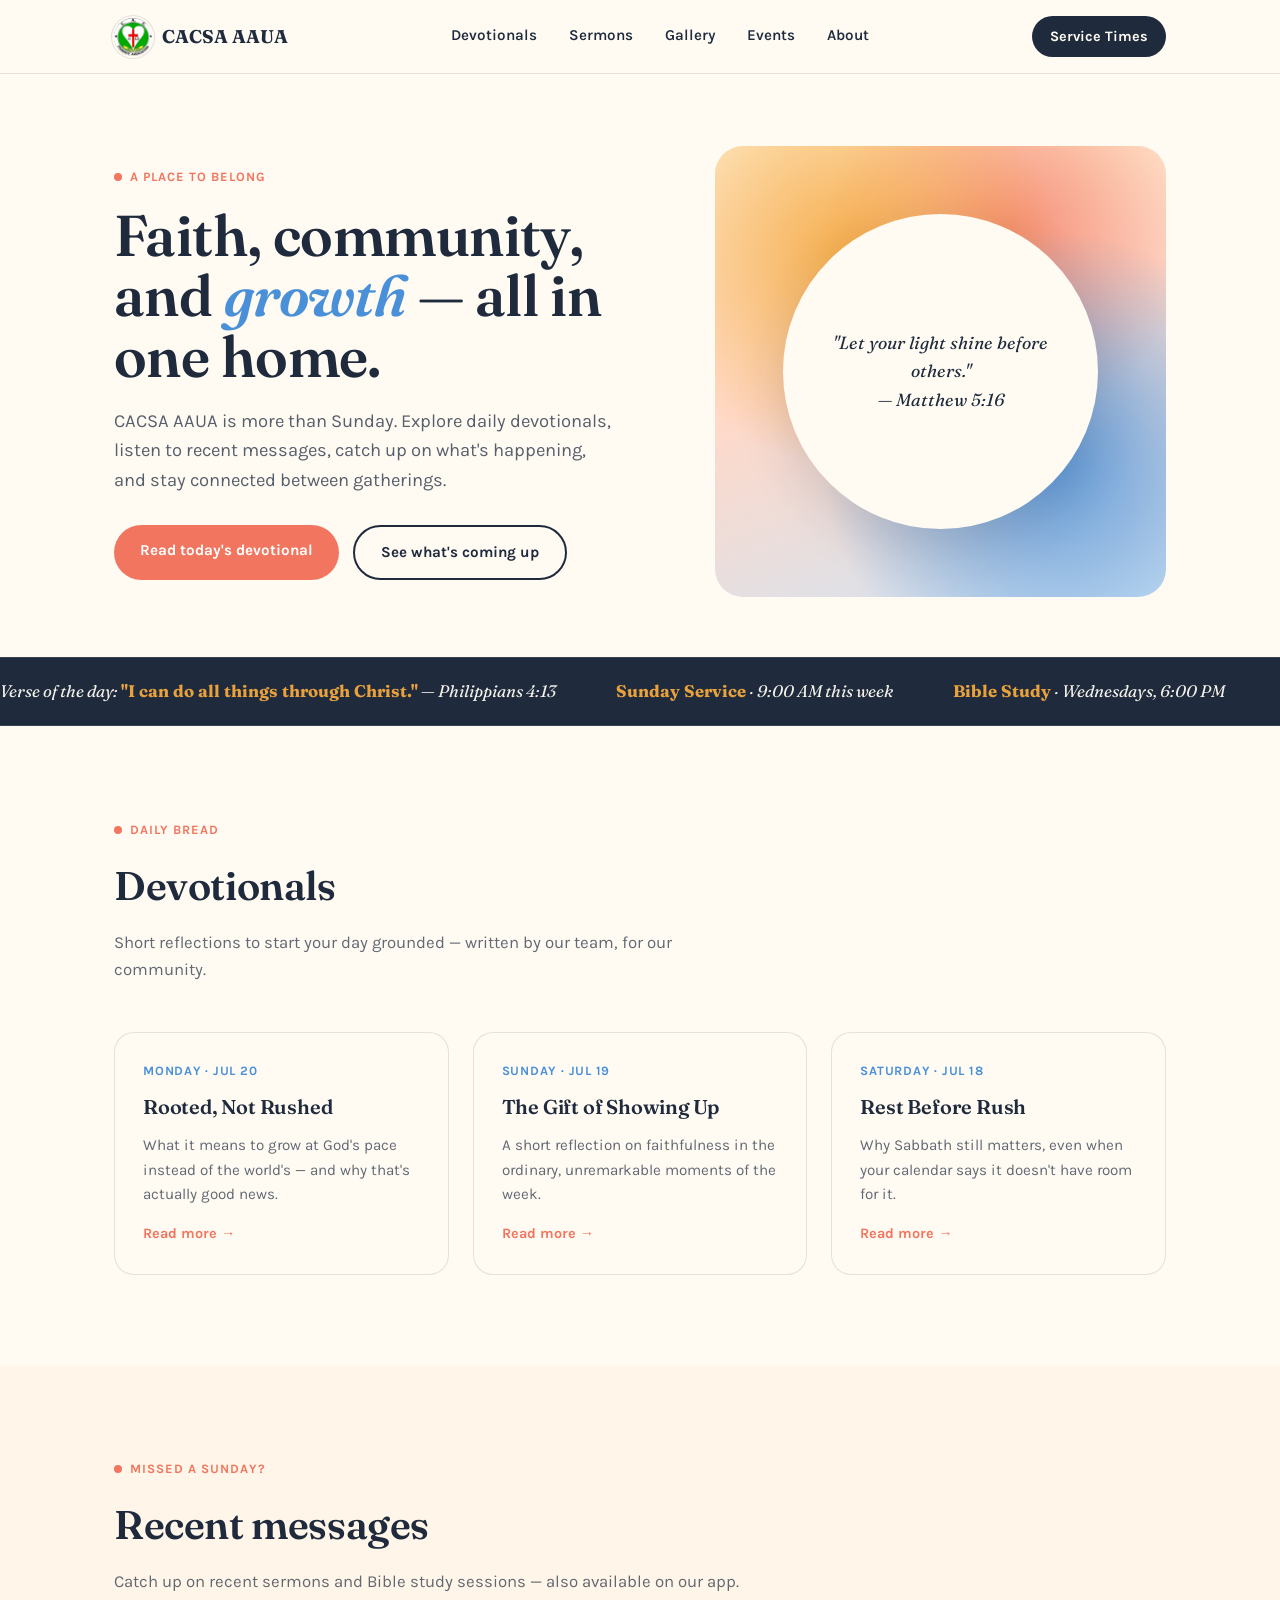
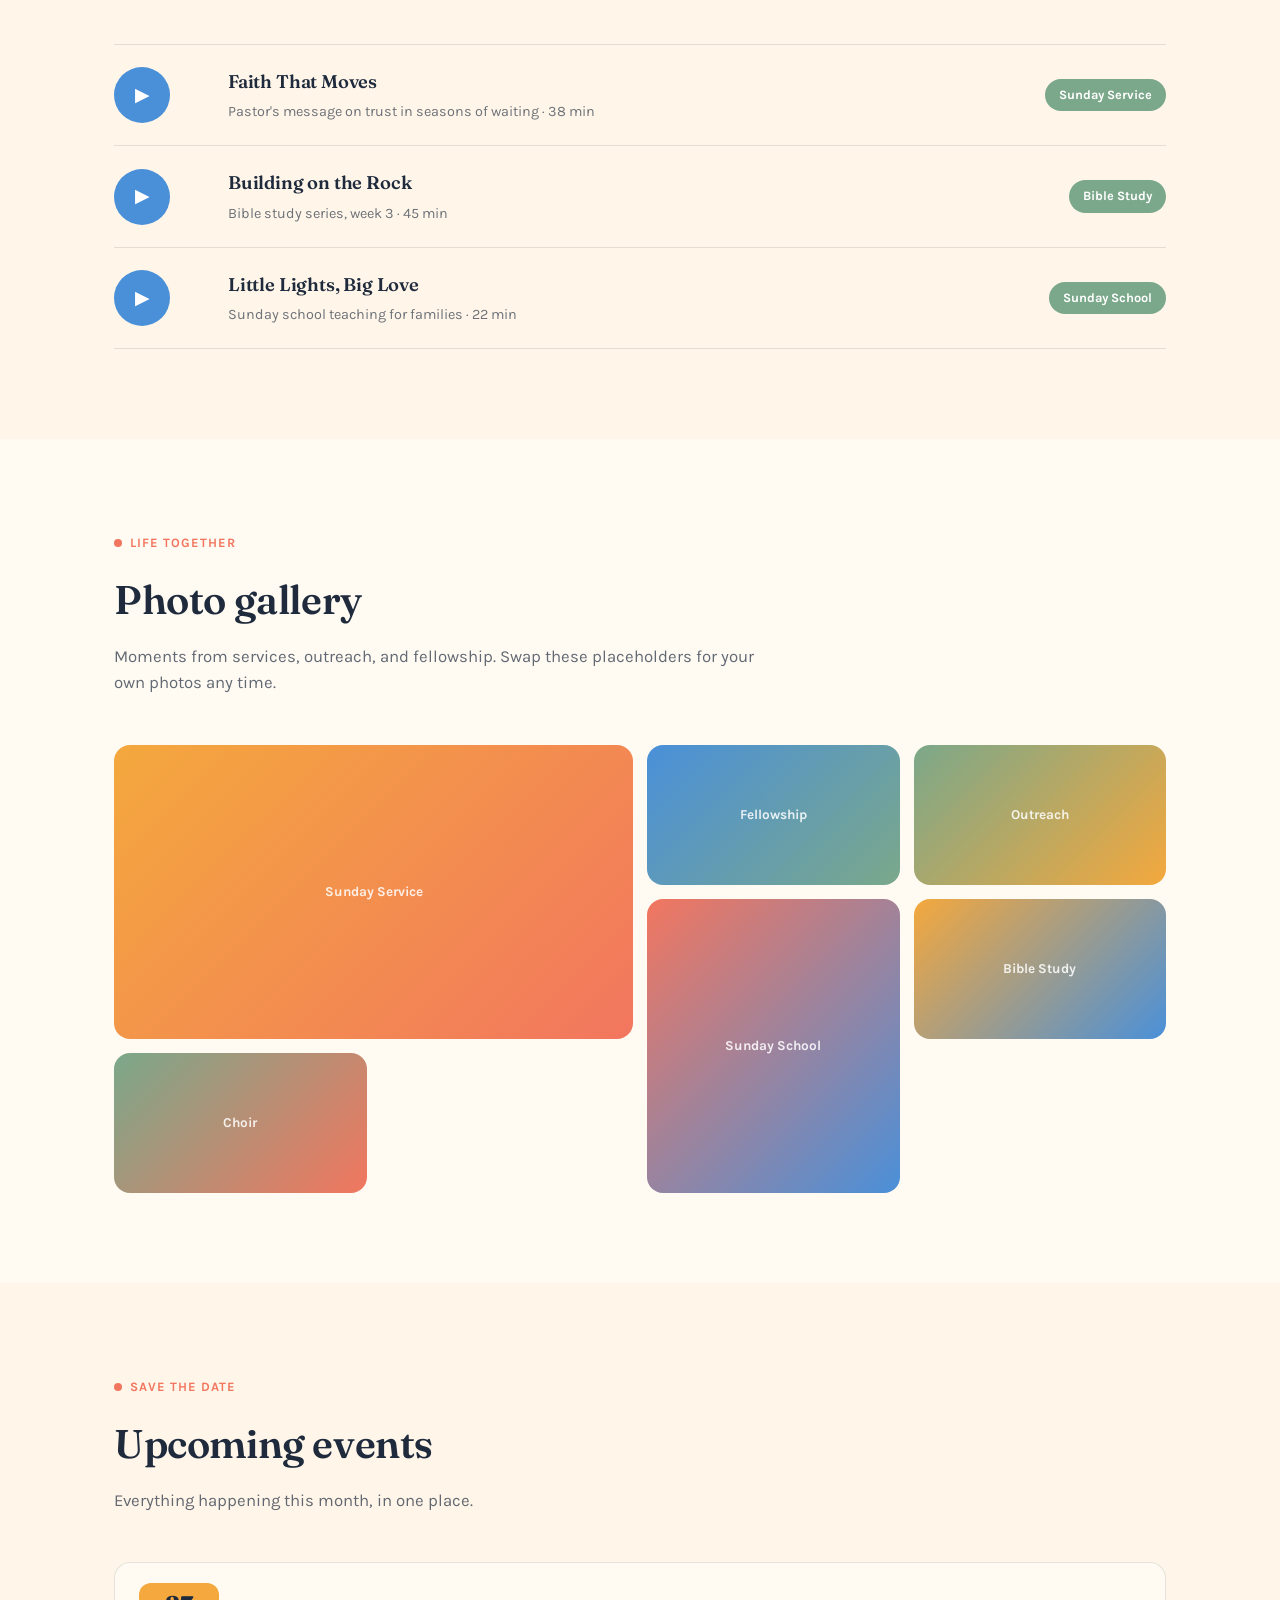
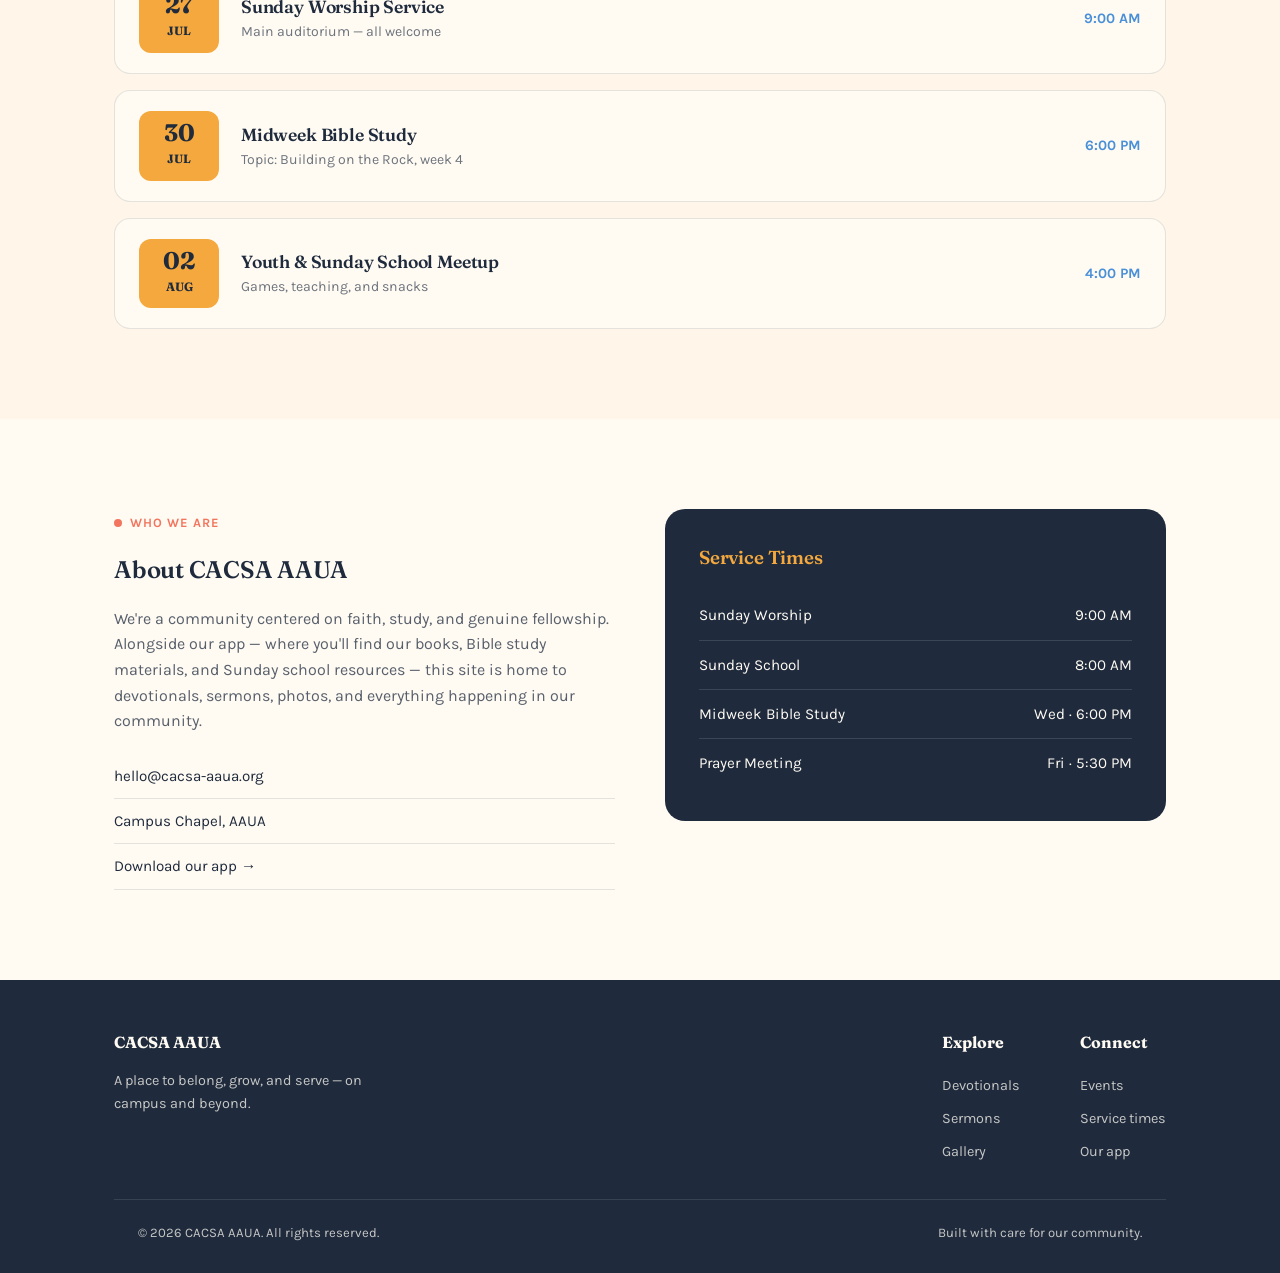
==== index.html @ ac63e555 "Add files via upload" ====
<!DOCTYPE html>
<html lang="en">
<head>
<meta charset="UTF-8">
<meta name="viewport" content="width=device-width, initial-scale=1.0">
<title>CACSA AAUA — Home</title>
<link rel="icon" type="image/png" href="logo.png">
<link rel="preconnect" href="https://fonts.googleapis.com">
<link href="https://fonts.googleapis.com/css2?family=Fraunces:ital,opsz,wght@0,9..144,400;0,9..144,600;0,9..144,700;1,9..144,500&family=Karla:wght@400;500;600;700;800&display=swap" rel="stylesheet">
<style>
  :root{
    --gold:#F4A83D;
    --sky:#4A90D9;
    --coral:#F2765F;
    --ivory:#FFFBF3;
    --navy:#1F2B3D;
    --sage:#7BA88A;
    --paper:#FFF6E9;
    --line: rgba(31,43,61,0.12);
  }
  *{box-sizing:border-box; margin:0; padding:0;}
  html{scroll-behavior:smooth;}
  body{
    background:var(--ivory);
    color:var(--navy);
    font-family:'Karla', sans-serif;
    line-height:1.6;
  }
  h1,h2,h3, .display{
    font-family:'Fraunces', serif;
    font-weight:600;
    letter-spacing:-0.01em;
  }
  a{color:inherit; text-decoration:none;}
  img{max-width:100%; display:block;}
  .wrap{max-width:1100px; margin:0 auto; padding:0 24px;}

  /* Focus visibility */
  a:focus-visible, button:focus-visible{
    outline:3px solid var(--sky);
    outline-offset:3px;
  }

  @media (prefers-reduced-motion: reduce){
    *{animation-duration:0.01ms !important; transition-duration:0.01ms !important;}
  }

  /* NAV */
  header.site{
    position:sticky; top:0; z-index:50;
    background:rgba(255,251,243,0.92);
    backdrop-filter:blur(8px);
    border-bottom:1px solid var(--line);
  }
  nav{
    display:flex; align-items:center; justify-content:space-between;
    padding:16px 24px; max-width:1100px; margin:0 auto;
  }
  .brand{
    display:flex; align-items:center; gap:10px;
    font-family:'Fraunces', serif; font-weight:700; font-size:1.15rem;
  }
  .brand-mark{
    width:38px; height:38px; border-radius:50%;
    object-fit:cover;
    flex-shrink:0;
    box-shadow:0 0 0 2px var(--ivory), 0 0 0 3px var(--line);
  }
  .navlinks{display:flex; gap:28px; font-weight:600; font-size:0.95rem;}
  .navlinks a{padding:6px 2px; border-bottom:2px solid transparent; transition:border-color .2s;}
  .navlinks a:hover{border-color:var(--coral);}
  .nav-cta{
    background:var(--navy); color:var(--ivory); padding:9px 18px;
    border-radius:100px; font-weight:700; font-size:0.9rem;
  }
  .menu-toggle{display:none; background:none; border:none; font-size:1.6rem; cursor:pointer; color:var(--navy);}

  @media (max-width:820px){
    .navlinks{
      position:absolute; top:100%; left:0; right:0;
      background:var(--ivory); flex-direction:column; gap:0;
      border-bottom:1px solid var(--line);
      max-height:0; overflow:hidden; transition:max-height .3s ease;
    }
    .navlinks.open{max-height:400px;}
    .navlinks a{padding:14px 24px; border-bottom:1px solid var(--line); width:100%;}
    .menu-toggle{display:block;}
    .nav-cta{display:none;}
  }

  /* HERO */
  .hero{
    padding:72px 24px 60px;
    position:relative;
    overflow:hidden;
  }
  .hero-inner{
    max-width:1100px; margin:0 auto;
    display:grid; grid-template-columns:1.1fr 0.9fr; gap:50px; align-items:center;
  }
  .eyebrow{
    display:inline-flex; align-items:center; gap:8px;
    font-weight:700; font-size:0.8rem; letter-spacing:0.08em; text-transform:uppercase;
    color:var(--coral); margin-bottom:18px;
  }
  .eyebrow::before{content:''; width:8px; height:8px; border-radius:50%; background:var(--coral);}
  .hero h1{
    font-size:clamp(2.4rem, 5vw, 3.6rem);
    line-height:1.05;
    margin-bottom:20px;
  }
  .hero h1 em{font-style:italic; color:var(--sky);}
  .hero p.lede{font-size:1.15rem; color:rgba(31,43,61,0.75); max-width:46ch; margin-bottom:30px;}
  .hero-ctas{display:flex; gap:14px; flex-wrap:wrap;}
  .btn{
    display:inline-block; padding:13px 26px; border-radius:100px;
    font-weight:700; font-size:0.95rem; transition:transform .15s ease, box-shadow .15s ease;
  }
  .btn-primary{background:var(--coral); color:#fff;}
  .btn-primary:hover{transform:translateY(-2px); box-shadow:0 10px 24px rgba(242,118,95,0.35);}
  .btn-ghost{border:2px solid var(--navy); color:var(--navy);}
  .btn-ghost:hover{background:var(--navy); color:var(--ivory);}

  .hero-art{
    aspect-ratio:1/1; border-radius:28px;
    background:
      radial-gradient(circle at 30% 25%, rgba(244,168,61,0.9), transparent 45%),
      radial-gradient(circle at 75% 70%, rgba(74,144,217,0.85), transparent 50%),
      radial-gradient(circle at 65% 20%, rgba(242,118,95,0.8), transparent 40%),
      linear-gradient(160deg, #FFE8C2, #FFD9C9 45%, #CFE4F5);
    position:relative;
    display:flex; align-items:center; justify-content:center;
  }
  .hero-art .sunburst{
    width:70%; height:70%; border-radius:50%;
    background:var(--ivory);
    display:flex; align-items:center; justify-content:center;
    text-align:center; padding:20px;
    box-shadow:0 20px 50px rgba(31,43,61,0.15);
  }
  .hero-art .sunburst span{
    font-family:'Fraunces', serif; font-style:italic; font-size:1.1rem; color:var(--navy);
  }

  /* BULLETIN STRIP — signature element */
  .bulletin{
    background:var(--navy);
    color:var(--ivory);
    padding:20px 0;
    overflow:hidden;
    position:relative;
    border-top:1px solid rgba(255,255,255,0.1);
    border-bottom:1px solid rgba(255,255,255,0.1);
  }
  .bulletin-track{
    display:flex; gap:60px; white-space:nowrap;
    animation:scroll 28s linear infinite;
    width:max-content;
  }
  @media (prefers-reduced-motion: reduce){ .bulletin-track{animation:none;} }
  @keyframes scroll{
    from{transform:translateX(0);}
    to{transform:translateX(-50%);}
  }
  .bulletin-item{font-family:'Fraunces', serif; font-style:italic; font-size:1.05rem; opacity:0.95;}
  .bulletin-item b{font-style:normal; color:var(--gold); font-weight:700;}

  /* SECTIONS */
  section{padding:90px 0;}
  .section-head{max-width:640px; margin-bottom:48px;}
  .section-head .eyebrow{margin-bottom:14px;}
  .section-head h2{font-size:clamp(1.8rem, 3.4vw, 2.5rem);}
  .section-head p{color:rgba(31,43,61,0.7); margin-top:12px; font-size:1.05rem;}

  .alt{background:var(--paper);}

  /* Devotionals */
  .card-grid{display:grid; grid-template-columns:repeat(3,1fr); gap:24px;}
  .devo-card{
    background:var(--ivory); border-radius:20px; padding:28px;
    border:1px solid var(--line);
    transition:transform .2s ease, box-shadow .2s ease;
  }
  .devo-card:hover{transform:translateY(-4px); box-shadow:0 16px 32px rgba(31,43,61,0.08);}
  .devo-date{font-size:0.8rem; font-weight:700; text-transform:uppercase; letter-spacing:0.06em; color:var(--sky); margin-bottom:10px;}
  .devo-card h3{font-size:1.25rem; margin-bottom:10px;}
  .devo-card p{color:rgba(31,43,61,0.7); font-size:0.95rem;}
  .devo-card .read{display:inline-block; margin-top:16px; font-weight:700; font-size:0.9rem; color:var(--coral);}

  /* Sermons */
  .sermon-list{display:flex; flex-direction:column; border-top:1px solid var(--line);}
  .sermon-row{
    display:grid; grid-template-columns:90px 1fr auto; gap:24px; align-items:center;
    padding:22px 0; border-bottom:1px solid var(--line);
  }
  .sermon-play{
    width:56px; height:56px; border-radius:50%; background:var(--sky); color:#fff;
    display:flex; align-items:center; justify-content:center; font-size:1.2rem;
    flex-shrink:0;
  }
  .sermon-row h3{font-size:1.15rem; margin-bottom:4px;}
  .sermon-row p{font-size:0.9rem; color:rgba(31,43,61,0.65);}
  .sermon-tag{
    font-size:0.8rem; font-weight:700; padding:6px 14px; border-radius:100px;
    background:var(--sage); color:#fff; white-space:nowrap;
  }

  /* Gallery */
  .gallery-grid{
    display:grid; grid-template-columns:repeat(4, 1fr); grid-auto-rows:140px; gap:14px;
  }
  .gallery-grid div:nth-child(1){grid-column:span 2; grid-row:span 2;}
  .gallery-grid div:nth-child(4){grid-row:span 2;}
  .gallery-grid div{
    border-radius:16px;
    display:flex; align-items:center; justify-content:center;
    color:rgba(255,255,255,0.85); font-weight:700; font-size:0.85rem; text-align:center; padding:10px;
  }
  .g1{background:linear-gradient(135deg,#F4A83D,#F2765F);}
  .g2{background:linear-gradient(135deg,#4A90D9,#7BA88A);}
  .g3{background:linear-gradient(135deg,#7BA88A,#F4A83D);}
  .g4{background:linear-gradient(135deg,#F2765F,#4A90D9);}
  .g5{background:linear-gradient(135deg,#F4A83D,#4A90D9);}
  .g6{background:linear-gradient(135deg,#7BA88A,#F2765F);}

  /* Events */
  .events{display:flex; flex-direction:column; gap:16px;}
  .event-row{
    display:grid; grid-template-columns:80px 1fr auto; gap:22px; align-items:center;
    background:var(--ivory); border:1px solid var(--line); border-radius:16px; padding:20px 24px;
  }
  .event-date{
    text-align:center; font-family:'Fraunces', serif;
    background:var(--gold); color:var(--navy); border-radius:12px; padding:10px 0;
  }
  .event-date .num{font-size:1.5rem; font-weight:700; display:block; line-height:1;}
  .event-date .mon{font-size:0.75rem; text-transform:uppercase; font-weight:700;}
  .event-row h3{font-size:1.1rem;}
  .event-row p{font-size:0.88rem; color:rgba(31,43,61,0.65);}
  .event-time{font-weight:700; font-size:0.9rem; color:var(--sky); white-space:nowrap;}

  /* About / service times / contact */
  .about-grid{display:grid; grid-template-columns:1fr 1fr; gap:50px; align-items:start;}
  .times-card{
    background:var(--navy); color:var(--ivory); border-radius:20px; padding:34px;
  }
  .times-card h3{margin-bottom:18px; color:var(--gold);}
  .time-row{display:flex; justify-content:space-between; padding:12px 0; border-bottom:1px solid rgba(255,255,255,0.12); font-size:0.95rem;}
  .time-row:last-child{border-bottom:none;}
  .contact-list{margin-top:20px;}
  .contact-list a, .contact-list p{display:block; padding:10px 0; border-bottom:1px solid var(--line); font-size:0.95rem;}

  /* Footer */
  footer{background:var(--navy); color:rgba(255,251,243,0.75); padding:50px 0 30px;}
  .footer-inner{display:flex; justify-content:space-between; flex-wrap:wrap; gap:30px; padding-bottom:30px; border-bottom:1px solid rgba(255,255,255,0.1);}
  footer h4{color:var(--ivory); font-family:'Fraunces',serif; margin-bottom:14px;}
  footer .cols{display:flex; gap:60px; flex-wrap:wrap;}
  footer a{display:block; padding:5px 0; font-size:0.9rem;}
  footer a:hover{color:var(--gold);}
  .footer-bottom{padding-top:22px; font-size:0.82rem; display:flex; justify-content:space-between; flex-wrap:wrap; gap:10px;}

  @media (max-width:820px){
    .hero-inner{grid-template-columns:1fr;}
    .hero-art{order:-1; max-width:340px; margin:0 auto;}
    .card-grid{grid-template-columns:1fr;}
    .about-grid{grid-template-columns:1fr;}
    .gallery-grid{grid-template-columns:repeat(2,1fr);}
    .sermon-row{grid-template-columns:56px 1fr; }
    .sermon-tag{grid-column:2; width:fit-content;}
  }
</style>
</head>
<body>

<header class="site">
  <nav>
    <div class="brand"><img src="logo.png" alt="CACSA AAUA logo" class="brand-mark"> CACSA AAUA</div>
    <button class="menu-toggle" id="menuToggle" aria-label="Toggle menu" aria-expanded="false">☰</button>
    <div class="navlinks" id="navLinks">
      <a href="#devotionals">Devotionals</a>
      <a href="#sermons">Sermons</a>
      <a href="#gallery">Gallery</a>
      <a href="#events">Events</a>
      <a href="#about">About</a>
    </div>
    <a href="#about" class="nav-cta">Service Times</a>
  </nav>
</header>

<section class="hero">
  <div class="wrap hero-inner">
    <div>
      <div class="eyebrow">A place to belong</div>
      <h1>Faith, community, and <em>growth</em> — all in one home.</h1>
      <p class="lede">CACSA AAUA is more than Sunday. Explore daily devotionals, listen to recent messages, catch up on what's happening, and stay connected between gatherings.</p>
      <div class="hero-ctas">
        <a href="#devotionals" class="btn btn-primary">Read today's devotional</a>
        <a href="#events" class="btn btn-ghost">See what's coming up</a>
      </div>
    </div>
    <div class="hero-art">
      <div class="sunburst">
        <span>"Let your light shine before others."<br>— Matthew 5:16</span>
      </div>
    </div>
  </div>
</section>

<div class="bulletin">
  <div class="bulletin-track" id="bulletinTrack">
    <!-- duplicated via JS for seamless loop -->
  </div>
</div>

<section id="devotionals">
  <div class="wrap">
    <div class="section-head">
      <div class="eyebrow">Daily bread</div>
      <h2>Devotionals</h2>
      <p>Short reflections to start your day grounded — written by our team, for our community.</p>
    </div>
    <div class="card-grid" id="devotionalsGrid"></div>
  </div>
</section>

<section id="sermons" class="alt">
  <div class="wrap">
    <div class="section-head">
      <div class="eyebrow">Missed a Sunday?</div>
      <h2>Recent messages</h2>
      <p>Catch up on recent sermons and Bible study sessions — also available on our app.</p>
    </div>
    <div class="sermon-list" id="sermonList"></div>
  </div>
</section>

<section id="gallery">
  <div class="wrap">
    <div class="section-head">
      <div class="eyebrow">Life together</div>
      <h2>Photo gallery</h2>
      <p>Moments from services, outreach, and fellowship. Swap these placeholders for your own photos any time.</p>
    </div>
    <div class="gallery-grid" id="galleryGrid"></div>
  </div>
</section>

<section id="events" class="alt">
  <div class="wrap">
    <div class="section-head">
      <div class="eyebrow">Save the date</div>
      <h2>Upcoming events</h2>
      <p>Everything happening this month, in one place.</p>
    </div>
    <div class="events" id="eventsList"></div>
  </div>
</section>

<section id="about">
  <div class="wrap about-grid">
    <div>
      <div class="eyebrow">Who we are</div>
      <h2 style="margin-bottom:16px;">About CACSA AAUA</h2>
      <p style="color:rgba(31,43,61,0.75); margin-bottom:20px;">We're a community centered on faith, study, and genuine fellowship. Alongside our app — where you'll find our books, Bible study materials, and Sunday school resources — this site is home to devotionals, sermons, photos, and everything happening in our community.</p>
      <div class="contact-list">
        <a href="mailto:hello@cacsa-aaua.org">hello@cacsa-aaua.org</a>
        <p>Campus Chapel, AAUA</p>
        <a href="#">Download our app →</a>
      </div>
    </div>
    <div class="times-card">
      <h3>Service Times</h3>
      <div class="time-row"><span>Sunday Worship</span><span>9:00 AM</span></div>
      <div class="time-row"><span>Sunday School</span><span>8:00 AM</span></div>
      <div class="time-row"><span>Midweek Bible Study</span><span>Wed · 6:00 PM</span></div>
      <div class="time-row"><span>Prayer Meeting</span><span>Fri · 5:30 PM</span></div>
    </div>
  </div>
</section>

<footer>
  <div class="wrap">
    <div class="footer-inner">
      <div style="max-width:280px;">
        <h4>CACSA AAUA</h4>
        <p style="font-size:0.9rem;">A place to belong, grow, and serve — on campus and beyond.</p>
      </div>
      <div class="cols">
        <div>
          <h4>Explore</h4>
          <a href="#devotionals">Devotionals</a>
          <a href="#sermons">Sermons</a>
          <a href="#gallery">Gallery</a>
        </div>
        <div>
          <h4>Connect</h4>
          <a href="#events">Events</a>
          <a href="#about">Service times</a>
          <a href="#">Our app</a>
        </div>
      </div>
    </div>
    <div class="wrap footer-bottom">
      <span>© 2026 CACSA AAUA. All rights reserved.</span>
      <span>Built with care for our community.</span>
    </div>
  </div>
</footer>

<script>
  const items = [
    'Verse of the day: <b>"I can do all things through Christ."</b> — Philippians 4:13',
    '<b>Sunday Service</b> · 9:00 AM this week',
    '<b>Bible Study</b> · Wednesdays, 6:00 PM',
    'New devotional posted every morning',
    '<b>Youth Meetup</b> · Aug 2nd, 4:00 PM'
  ];
  const track = document.getElementById('bulletinTrack');
  const html = items.map(i => `<span class="bulletin-item">${i}</span>`).join('');
  track.innerHTML = html + html; // duplicate for seamless scroll

  // Load content from /content/*.json so it can be edited via the CMS
  const gradientClasses = ['g1','g2','g3','g4','g5','g6'];

  fetch('content/devotionals.json').then(r => r.json()).then(data => {
    const items = data.devotionals || [];
    document.getElementById('devotionalsGrid').innerHTML = items.map(d => `
      <div class="devo-card">
        <div class="devo-date">${d.date}</div>
        <h3>${d.title}</h3>
        <p>${d.body}</p>
        <a href="#" class="read">Read more →</a>
      </div>`).join('');
  }).catch(() => {});

  fetch('content/sermons.json').then(r => r.json()).then(data => {
    const items = data.sermons || [];
    document.getElementById('sermonList').innerHTML = items.map(s => `
      <div class="sermon-row">
        <div class="sermon-play">▶</div>
        <div><h3>${s.title}</h3><p>${s.description}</p></div>
        <div class="sermon-tag">${s.tag}</div>
      </div>`).join('');
  }).catch(() => {});

  fetch('content/events.json').then(r => r.json()).then(data => {
    const items = data.events || [];
    document.getElementById('eventsList').innerHTML = items.map(e => `
      <div class="event-row">
        <div class="event-date"><span class="num">${e.day}</span><span class="mon">${e.month}</span></div>
        <div><h3>${e.title}</h3><p>${e.description}</p></div>
        <div class="event-time">${e.time}</div>
      </div>`).join('');
  }).catch(() => {});

  fetch('content/gallery.json').then(r => r.json()).then(data => {
    const items = data.gallery || [];
    document.getElementById('galleryGrid').innerHTML = items.map((g, i) => {
      const cls = gradientClasses[i % gradientClasses.length];
      const bg = g.image ? `style="background:url('${g.image}') center/cover no-repeat"` : '';
      return `<div class="${g.image ? '' : cls}" ${bg}>${g.image ? '' : g.caption}</div>`;
    }).join('');
  }).catch(() => {});

  const menuToggle = document.getElementById('menuToggle');
  const navLinks = document.getElementById('navLinks');
  menuToggle.addEventListener('click', () => {
    const isOpen = navLinks.classList.toggle('open');
    menuToggle.setAttribute('aria-expanded', isOpen);
  });
  navLinks.querySelectorAll('a').forEach(a => a.addEventListener('click', () => {
    navLinks.classList.remove('open');
    menuToggle.setAttribute('aria-expanded', 'false');
  }));
</script>

</body>
</html>
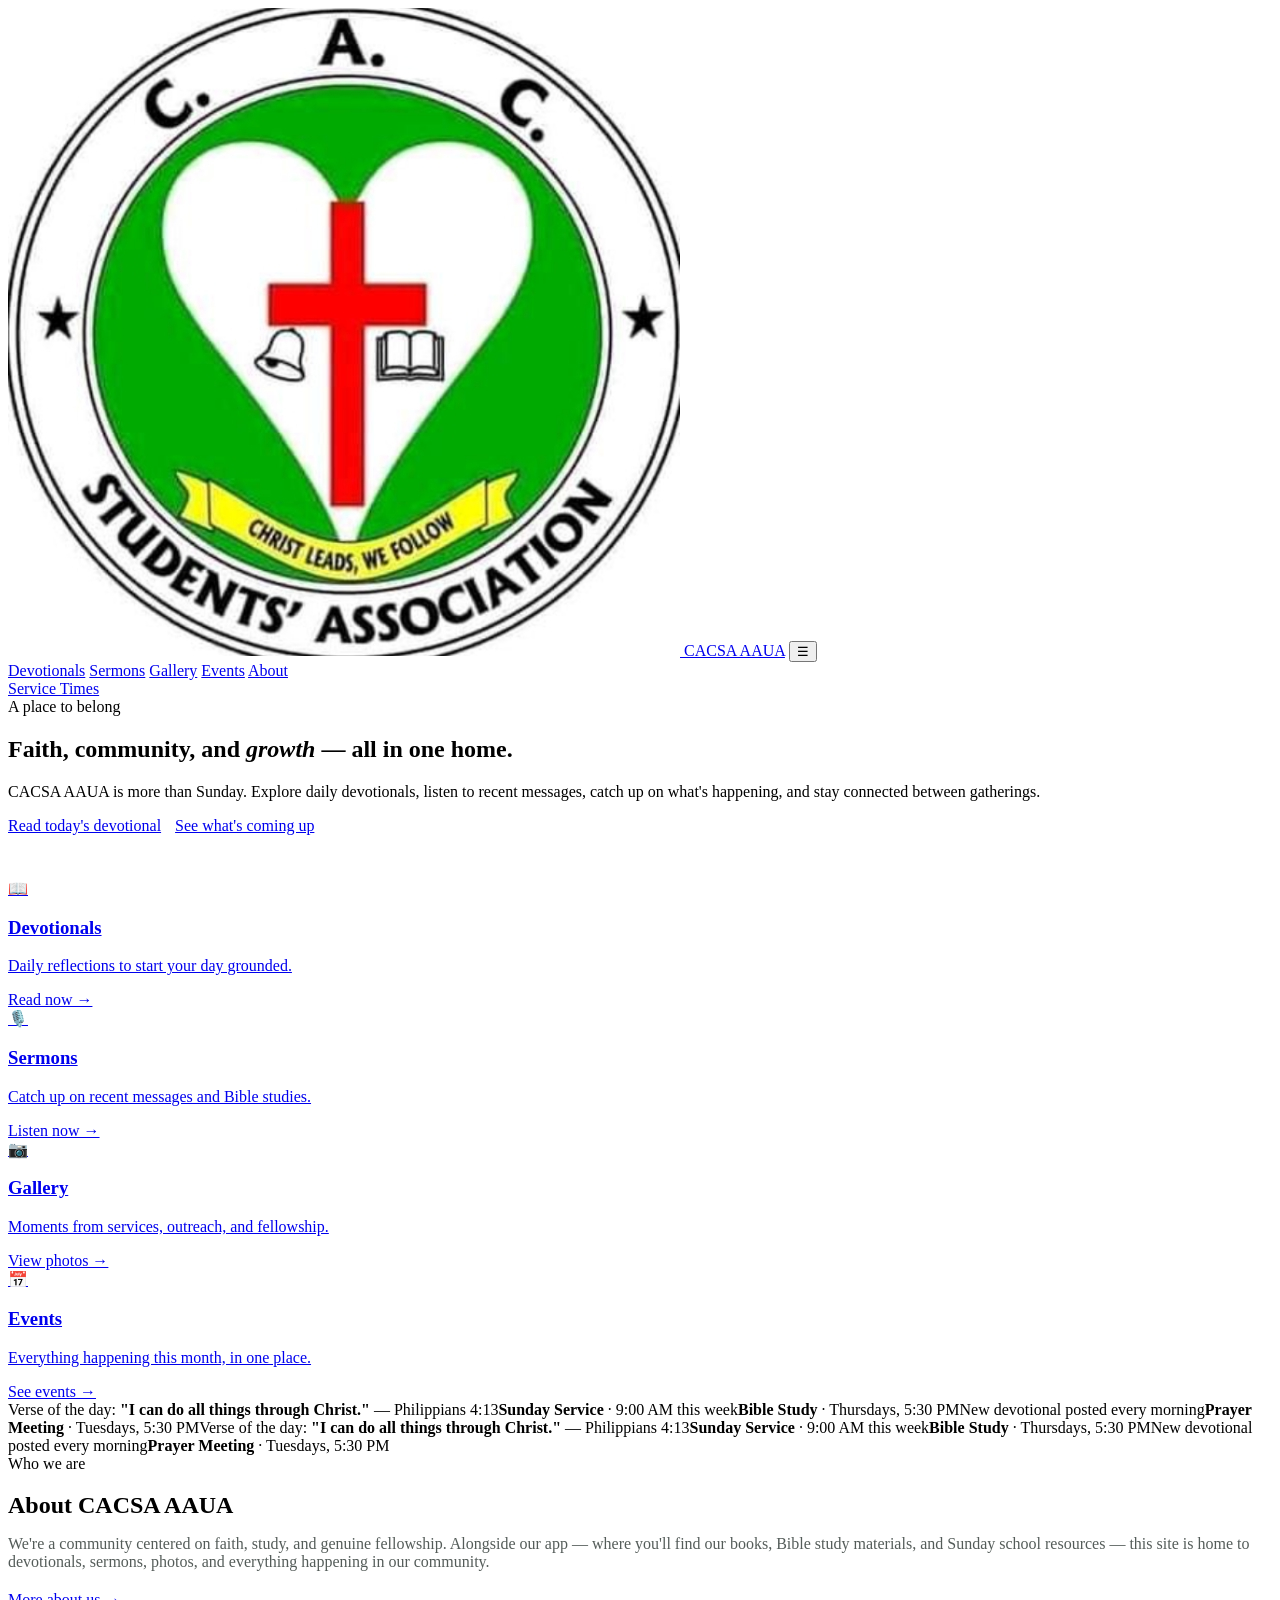
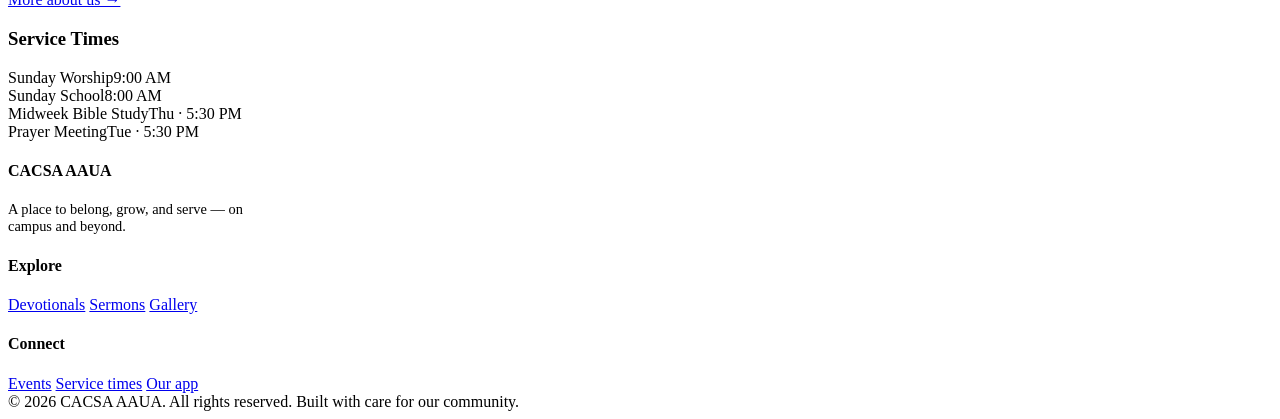
==== commit 39d8d1ec: "Rename index-1.html to index.html" ====
--- a/index.html
+++ b/index.html
@@ -5,375 +5,86 @@
 <meta name="viewport" content="width=device-width, initial-scale=1.0">
 <title>CACSA AAUA — Home</title>
 <link rel="icon" type="image/png" href="logo.png">
+<script src="https://identity.netlify.com/v1/netlify-identity-widget.js"></script>
 <link rel="preconnect" href="https://fonts.googleapis.com">
 <link href="https://fonts.googleapis.com/css2?family=Fraunces:ital,opsz,wght@0,9..144,400;0,9..144,600;0,9..144,700;1,9..144,500&family=Karla:wght@400;500;600;700;800&display=swap" rel="stylesheet">
-<style>
-  :root{
-    --gold:#F4A83D;
-    --sky:#4A90D9;
-    --coral:#F2765F;
-    --ivory:#FFFBF3;
-    --navy:#1F2B3D;
-    --sage:#7BA88A;
-    --paper:#FFF6E9;
-    --line: rgba(31,43,61,0.12);
-  }
-  *{box-sizing:border-box; margin:0; padding:0;}
-  html{scroll-behavior:smooth;}
-  body{
-    background:var(--ivory);
-    color:var(--navy);
-    font-family:'Karla', sans-serif;
-    line-height:1.6;
-  }
-  h1,h2,h3, .display{
-    font-family:'Fraunces', serif;
-    font-weight:600;
-    letter-spacing:-0.01em;
-  }
-  a{color:inherit; text-decoration:none;}
-  img{max-width:100%; display:block;}
-  .wrap{max-width:1100px; margin:0 auto; padding:0 24px;}
-
-  /* Focus visibility */
-  a:focus-visible, button:focus-visible{
-    outline:3px solid var(--sky);
-    outline-offset:3px;
-  }
-
-  @media (prefers-reduced-motion: reduce){
-    *{animation-duration:0.01ms !important; transition-duration:0.01ms !important;}
-  }
-
-  /* NAV */
-  header.site{
-    position:sticky; top:0; z-index:50;
-    background:rgba(255,251,243,0.92);
-    backdrop-filter:blur(8px);
-    border-bottom:1px solid var(--line);
-  }
-  nav{
-    display:flex; align-items:center; justify-content:space-between;
-    padding:16px 24px; max-width:1100px; margin:0 auto;
-  }
-  .brand{
-    display:flex; align-items:center; gap:10px;
-    font-family:'Fraunces', serif; font-weight:700; font-size:1.15rem;
-  }
-  .brand-mark{
-    width:38px; height:38px; border-radius:50%;
-    object-fit:cover;
-    flex-shrink:0;
-    box-shadow:0 0 0 2px var(--ivory), 0 0 0 3px var(--line);
-  }
-  .navlinks{display:flex; gap:28px; font-weight:600; font-size:0.95rem;}
-  .navlinks a{padding:6px 2px; border-bottom:2px solid transparent; transition:border-color .2s;}
-  .navlinks a:hover{border-color:var(--coral);}
-  .nav-cta{
-    background:var(--navy); color:var(--ivory); padding:9px 18px;
-    border-radius:100px; font-weight:700; font-size:0.9rem;
-  }
-  .menu-toggle{display:none; background:none; border:none; font-size:1.6rem; cursor:pointer; color:var(--navy);}
-
-  @media (max-width:820px){
-    .navlinks{
-      position:absolute; top:100%; left:0; right:0;
-      background:var(--ivory); flex-direction:column; gap:0;
-      border-bottom:1px solid var(--line);
-      max-height:0; overflow:hidden; transition:max-height .3s ease;
-    }
-    .navlinks.open{max-height:400px;}
-    .navlinks a{padding:14px 24px; border-bottom:1px solid var(--line); width:100%;}
-    .menu-toggle{display:block;}
-    .nav-cta{display:none;}
-  }
-
-  /* HERO */
-  .hero{
-    padding:72px 24px 60px;
-    position:relative;
-    overflow:hidden;
-  }
-  .hero-inner{
-    max-width:1100px; margin:0 auto;
-    display:grid; grid-template-columns:1.1fr 0.9fr; gap:50px; align-items:center;
-  }
-  .eyebrow{
-    display:inline-flex; align-items:center; gap:8px;
-    font-weight:700; font-size:0.8rem; letter-spacing:0.08em; text-transform:uppercase;
-    color:var(--coral); margin-bottom:18px;
-  }
-  .eyebrow::before{content:''; width:8px; height:8px; border-radius:50%; background:var(--coral);}
-  .hero h1{
-    font-size:clamp(2.4rem, 5vw, 3.6rem);
-    line-height:1.05;
-    margin-bottom:20px;
-  }
-  .hero h1 em{font-style:italic; color:var(--sky);}
-  .hero p.lede{font-size:1.15rem; color:rgba(31,43,61,0.75); max-width:46ch; margin-bottom:30px;}
-  .hero-ctas{display:flex; gap:14px; flex-wrap:wrap;}
-  .btn{
-    display:inline-block; padding:13px 26px; border-radius:100px;
-    font-weight:700; font-size:0.95rem; transition:transform .15s ease, box-shadow .15s ease;
-  }
-  .btn-primary{background:var(--coral); color:#fff;}
-  .btn-primary:hover{transform:translateY(-2px); box-shadow:0 10px 24px rgba(242,118,95,0.35);}
-  .btn-ghost{border:2px solid var(--navy); color:var(--navy);}
-  .btn-ghost:hover{background:var(--navy); color:var(--ivory);}
-
-  .hero-art{
-    aspect-ratio:1/1; border-radius:28px;
-    background:
-      radial-gradient(circle at 30% 25%, rgba(244,168,61,0.9), transparent 45%),
-      radial-gradient(circle at 75% 70%, rgba(74,144,217,0.85), transparent 50%),
-      radial-gradient(circle at 65% 20%, rgba(242,118,95,0.8), transparent 40%),
-      linear-gradient(160deg, #FFE8C2, #FFD9C9 45%, #CFE4F5);
-    position:relative;
-    display:flex; align-items:center; justify-content:center;
-  }
-  .hero-art .sunburst{
-    width:70%; height:70%; border-radius:50%;
-    background:var(--ivory);
-    display:flex; align-items:center; justify-content:center;
-    text-align:center; padding:20px;
-    box-shadow:0 20px 50px rgba(31,43,61,0.15);
-  }
-  .hero-art .sunburst span{
-    font-family:'Fraunces', serif; font-style:italic; font-size:1.1rem; color:var(--navy);
-  }
-
-  /* BULLETIN STRIP — signature element */
-  .bulletin{
-    background:var(--navy);
-    color:var(--ivory);
-    padding:20px 0;
-    overflow:hidden;
-    position:relative;
-    border-top:1px solid rgba(255,255,255,0.1);
-    border-bottom:1px solid rgba(255,255,255,0.1);
-  }
-  .bulletin-track{
-    display:flex; gap:60px; white-space:nowrap;
-    animation:scroll 28s linear infinite;
-    width:max-content;
-  }
-  @media (prefers-reduced-motion: reduce){ .bulletin-track{animation:none;} }
-  @keyframes scroll{
-    from{transform:translateX(0);}
-    to{transform:translateX(-50%);}
-  }
-  .bulletin-item{font-family:'Fraunces', serif; font-style:italic; font-size:1.05rem; opacity:0.95;}
-  .bulletin-item b{font-style:normal; color:var(--gold); font-weight:700;}
-
-  /* SECTIONS */
-  section{padding:90px 0;}
-  .section-head{max-width:640px; margin-bottom:48px;}
-  .section-head .eyebrow{margin-bottom:14px;}
-  .section-head h2{font-size:clamp(1.8rem, 3.4vw, 2.5rem);}
-  .section-head p{color:rgba(31,43,61,0.7); margin-top:12px; font-size:1.05rem;}
-
-  .alt{background:var(--paper);}
-
-  /* Devotionals */
-  .card-grid{display:grid; grid-template-columns:repeat(3,1fr); gap:24px;}
-  .devo-card{
-    background:var(--ivory); border-radius:20px; padding:28px;
-    border:1px solid var(--line);
-    transition:transform .2s ease, box-shadow .2s ease;
-  }
-  .devo-card:hover{transform:translateY(-4px); box-shadow:0 16px 32px rgba(31,43,61,0.08);}
-  .devo-date{font-size:0.8rem; font-weight:700; text-transform:uppercase; letter-spacing:0.06em; color:var(--sky); margin-bottom:10px;}
-  .devo-card h3{font-size:1.25rem; margin-bottom:10px;}
-  .devo-card p{color:rgba(31,43,61,0.7); font-size:0.95rem;}
-  .devo-card .read{display:inline-block; margin-top:16px; font-weight:700; font-size:0.9rem; color:var(--coral);}
-
-  /* Sermons */
-  .sermon-list{display:flex; flex-direction:column; border-top:1px solid var(--line);}
-  .sermon-row{
-    display:grid; grid-template-columns:90px 1fr auto; gap:24px; align-items:center;
-    padding:22px 0; border-bottom:1px solid var(--line);
-  }
-  .sermon-play{
-    width:56px; height:56px; border-radius:50%; background:var(--sky); color:#fff;
-    display:flex; align-items:center; justify-content:center; font-size:1.2rem;
-    flex-shrink:0;
-  }
-  .sermon-row h3{font-size:1.15rem; margin-bottom:4px;}
-  .sermon-row p{font-size:0.9rem; color:rgba(31,43,61,0.65);}
-  .sermon-tag{
-    font-size:0.8rem; font-weight:700; padding:6px 14px; border-radius:100px;
-    background:var(--sage); color:#fff; white-space:nowrap;
-  }
-
-  /* Gallery */
-  .gallery-grid{
-    display:grid; grid-template-columns:repeat(4, 1fr); grid-auto-rows:140px; gap:14px;
-  }
-  .gallery-grid div:nth-child(1){grid-column:span 2; grid-row:span 2;}
-  .gallery-grid div:nth-child(4){grid-row:span 2;}
-  .gallery-grid div{
-    border-radius:16px;
-    display:flex; align-items:center; justify-content:center;
-    color:rgba(255,255,255,0.85); font-weight:700; font-size:0.85rem; text-align:center; padding:10px;
-  }
-  .g1{background:linear-gradient(135deg,#F4A83D,#F2765F);}
-  .g2{background:linear-gradient(135deg,#4A90D9,#7BA88A);}
-  .g3{background:linear-gradient(135deg,#7BA88A,#F4A83D);}
-  .g4{background:linear-gradient(135deg,#F2765F,#4A90D9);}
-  .g5{background:linear-gradient(135deg,#F4A83D,#4A90D9);}
-  .g6{background:linear-gradient(135deg,#7BA88A,#F2765F);}
-
-  /* Events */
-  .events{display:flex; flex-direction:column; gap:16px;}
-  .event-row{
-    display:grid; grid-template-columns:80px 1fr auto; gap:22px; align-items:center;
-    background:var(--ivory); border:1px solid var(--line); border-radius:16px; padding:20px 24px;
-  }
-  .event-date{
-    text-align:center; font-family:'Fraunces', serif;
-    background:var(--gold); color:var(--navy); border-radius:12px; padding:10px 0;
-  }
-  .event-date .num{font-size:1.5rem; font-weight:700; display:block; line-height:1;}
-  .event-date .mon{font-size:0.75rem; text-transform:uppercase; font-weight:700;}
-  .event-row h3{font-size:1.1rem;}
-  .event-row p{font-size:0.88rem; color:rgba(31,43,61,0.65);}
-  .event-time{font-weight:700; font-size:0.9rem; color:var(--sky); white-space:nowrap;}
-
-  /* About / service times / contact */
-  .about-grid{display:grid; grid-template-columns:1fr 1fr; gap:50px; align-items:start;}
-  .times-card{
-    background:var(--navy); color:var(--ivory); border-radius:20px; padding:34px;
-  }
-  .times-card h3{margin-bottom:18px; color:var(--gold);}
-  .time-row{display:flex; justify-content:space-between; padding:12px 0; border-bottom:1px solid rgba(255,255,255,0.12); font-size:0.95rem;}
-  .time-row:last-child{border-bottom:none;}
-  .contact-list{margin-top:20px;}
-  .contact-list a, .contact-list p{display:block; padding:10px 0; border-bottom:1px solid var(--line); font-size:0.95rem;}
-
-  /* Footer */
-  footer{background:var(--navy); color:rgba(255,251,243,0.75); padding:50px 0 30px;}
-  .footer-inner{display:flex; justify-content:space-between; flex-wrap:wrap; gap:30px; padding-bottom:30px; border-bottom:1px solid rgba(255,255,255,0.1);}
-  footer h4{color:var(--ivory); font-family:'Fraunces',serif; margin-bottom:14px;}
-  footer .cols{display:flex; gap:60px; flex-wrap:wrap;}
-  footer a{display:block; padding:5px 0; font-size:0.9rem;}
-  footer a:hover{color:var(--gold);}
-  .footer-bottom{padding-top:22px; font-size:0.82rem; display:flex; justify-content:space-between; flex-wrap:wrap; gap:10px;}
-
-  @media (max-width:820px){
-    .hero-inner{grid-template-columns:1fr;}
-    .hero-art{order:-1; max-width:340px; margin:0 auto;}
-    .card-grid{grid-template-columns:1fr;}
-    .about-grid{grid-template-columns:1fr;}
-    .gallery-grid{grid-template-columns:repeat(2,1fr);}
-    .sermon-row{grid-template-columns:56px 1fr; }
-    .sermon-tag{grid-column:2; width:fit-content;}
-  }
-</style>
+<link rel="stylesheet" href="style.css">
 </head>
 <body>
+<div class="bg-anim"><span class="b1"></span><span class="b2"></span><span class="b3"></span></div>
 
 <header class="site">
   <nav>
-    <div class="brand"><img src="logo.png" alt="CACSA AAUA logo" class="brand-mark"> CACSA AAUA</div>
+    <a href="index.html" class="brand"><img src="logo.png" alt="CACSA AAUA logo" class="brand-mark"> CACSA AAUA</a>
     <button class="menu-toggle" id="menuToggle" aria-label="Toggle menu" aria-expanded="false">☰</button>
     <div class="navlinks" id="navLinks">
-      <a href="#devotionals">Devotionals</a>
-      <a href="#sermons">Sermons</a>
-      <a href="#gallery">Gallery</a>
-      <a href="#events">Events</a>
-      <a href="#about">About</a>
+      <a href="devotionals.html" class="">Devotionals</a>
+      <a href="sermons.html" class="">Sermons</a>
+      <a href="gallery.html" class="">Gallery</a>
+      <a href="events.html" class="">Events</a>
+      <a href="about.html" class="">About</a>
     </div>
-    <a href="#about" class="nav-cta">Service Times</a>
+    <a href="about.html" class="nav-cta">Service Times</a>
   </nav>
 </header>
 
 <section class="hero">
-  <div class="wrap hero-inner">
-    <div>
-      <div class="eyebrow">A place to belong</div>
-      <h1>Faith, community, and <em>growth</em> — all in one home.</h1>
-      <p class="lede">CACSA AAUA is more than Sunday. Explore daily devotionals, listen to recent messages, catch up on what's happening, and stay connected between gatherings.</p>
-      <div class="hero-ctas">
-        <a href="#devotionals" class="btn btn-primary">Read today's devotional</a>
-        <a href="#events" class="btn btn-ghost">See what's coming up</a>
-      </div>
+  <div class="wrap">
+    <div class="eyebrow">A place to belong</div>
+    <h1>Faith, community, and <em>growth</em> — all in one home.</h1>
+    <p class="lede">CACSA AAUA is more than Sunday. Explore daily devotionals, listen to recent messages, catch up on what's happening, and stay connected between gatherings.</p>
+    <div style="display:flex; gap:14px; flex-wrap:wrap; margin-bottom:44px;">
+      <a href="devotionals.html" class="btn btn-primary">Read today's devotional</a>
+      <a href="events.html" class="btn btn-ghost">See what's coming up</a>
     </div>
-    <div class="hero-art">
-      <div class="sunburst">
-        <span>"Let your light shine before others."<br>— Matthew 5:16</span>
-      </div>
+
+    <div class="hub-grid">
+      <a href="devotionals.html" class="hub-card">
+        <div class="ico" style="background:var(--green);">📖</div>
+        <h3>Devotionals</h3>
+        <p>Daily reflections to start your day grounded.</p>
+        <span class="go">Read now →</span>
+      </a>
+      <a href="sermons.html" class="hub-card">
+        <div class="ico" style="background:var(--red);">🎙️</div>
+        <h3>Sermons</h3>
+        <p>Catch up on recent messages and Bible studies.</p>
+        <span class="go">Listen now →</span>
+      </a>
+      <a href="gallery.html" class="hub-card">
+        <div class="ico" style="background:var(--gold); color:var(--ink);">📷</div>
+        <h3>Gallery</h3>
+        <p>Moments from services, outreach, and fellowship.</p>
+        <span class="go">View photos →</span>
+      </a>
+      <a href="events.html" class="hub-card">
+        <div class="ico" style="background:var(--green-dark);">📅</div>
+        <h3>Events</h3>
+        <p>Everything happening this month, in one place.</p>
+        <span class="go">See events →</span>
+      </a>
     </div>
   </div>
 </section>
 
 <div class="bulletin">
-  <div class="bulletin-track" id="bulletinTrack">
-    <!-- duplicated via JS for seamless loop -->
-  </div>
+  <div class="bulletin-track" id="bulletinTrack"></div>
 </div>
 
-<section id="devotionals">
-  <div class="wrap">
-    <div class="section-head">
-      <div class="eyebrow">Daily bread</div>
-      <h2>Devotionals</h2>
-      <p>Short reflections to start your day grounded — written by our team, for our community.</p>
-    </div>
-    <div class="card-grid" id="devotionalsGrid"></div>
-  </div>
-</section>
-
-<section id="sermons" class="alt">
-  <div class="wrap">
-    <div class="section-head">
-      <div class="eyebrow">Missed a Sunday?</div>
-      <h2>Recent messages</h2>
-      <p>Catch up on recent sermons and Bible study sessions — also available on our app.</p>
-    </div>
-    <div class="sermon-list" id="sermonList"></div>
-  </div>
-</section>
-
-<section id="gallery">
-  <div class="wrap">
-    <div class="section-head">
-      <div class="eyebrow">Life together</div>
-      <h2>Photo gallery</h2>
-      <p>Moments from services, outreach, and fellowship. Swap these placeholders for your own photos any time.</p>
-    </div>
-    <div class="gallery-grid" id="galleryGrid"></div>
-  </div>
-</section>
-
-<section id="events" class="alt">
-  <div class="wrap">
-    <div class="section-head">
-      <div class="eyebrow">Save the date</div>
-      <h2>Upcoming events</h2>
-      <p>Everything happening this month, in one place.</p>
-    </div>
-    <div class="events" id="eventsList"></div>
-  </div>
-</section>
-
-<section id="about">
+<section class="alt">
   <div class="wrap about-grid">
     <div>
       <div class="eyebrow">Who we are</div>
       <h2 style="margin-bottom:16px;">About CACSA AAUA</h2>
-      <p style="color:rgba(31,43,61,0.75); margin-bottom:20px;">We're a community centered on faith, study, and genuine fellowship. Alongside our app — where you'll find our books, Bible study materials, and Sunday school resources — this site is home to devotionals, sermons, photos, and everything happening in our community.</p>
-      <div class="contact-list">
-        <a href="mailto:hello@cacsa-aaua.org">hello@cacsa-aaua.org</a>
-        <p>Campus Chapel, AAUA</p>
-        <a href="#">Download our app →</a>
-      </div>
+      <p style="color:rgba(27,38,33,0.75); margin-bottom:20px;">We're a community centered on faith, study, and genuine fellowship. Alongside our app — where you'll find our books, Bible study materials, and Sunday school resources — this site is home to devotionals, sermons, photos, and everything happening in our community.</p>
+      <a href="about.html" class="btn btn-primary">More about us →</a>
     </div>
     <div class="times-card">
       <h3>Service Times</h3>
       <div class="time-row"><span>Sunday Worship</span><span>9:00 AM</span></div>
       <div class="time-row"><span>Sunday School</span><span>8:00 AM</span></div>
-      <div class="time-row"><span>Midweek Bible Study</span><span>Wed · 6:00 PM</span></div>
-      <div class="time-row"><span>Prayer Meeting</span><span>Fri · 5:30 PM</span></div>
+      <div class="time-row"><span>Midweek Bible Study</span><span>Thu · 5:30 PM</span></div>
+      <div class="time-row"><span>Prayer Meeting</span><span>Tue · 5:30 PM</span></div>
     </div>
   </div>
 </section>
@@ -388,14 +99,14 @@
       <div class="cols">
         <div>
           <h4>Explore</h4>
-          <a href="#devotionals">Devotionals</a>
-          <a href="#sermons">Sermons</a>
-          <a href="#gallery">Gallery</a>
+          <a href="devotionals.html">Devotionals</a>
+          <a href="sermons.html">Sermons</a>
+          <a href="gallery.html">Gallery</a>
         </div>
         <div>
           <h4>Connect</h4>
-          <a href="#events">Events</a>
-          <a href="#about">Service times</a>
+          <a href="events.html">Events</a>
+          <a href="about.html">Service times</a>
           <a href="#">Our app</a>
         </div>
       </div>
@@ -407,72 +118,6 @@
   </div>
 </footer>
 
-<script>
-  const items = [
-    'Verse of the day: <b>"I can do all things through Christ."</b> — Philippians 4:13',
-    '<b>Sunday Service</b> · 9:00 AM this week',
-    '<b>Bible Study</b> · Wednesdays, 6:00 PM',
-    'New devotional posted every morning',
-    '<b>Youth Meetup</b> · Aug 2nd, 4:00 PM'
-  ];
-  const track = document.getElementById('bulletinTrack');
-  const html = items.map(i => `<span class="bulletin-item">${i}</span>`).join('');
-  track.innerHTML = html + html; // duplicate for seamless scroll
-
-  // Load content from /content/*.json so it can be edited via the CMS
-  const gradientClasses = ['g1','g2','g3','g4','g5','g6'];
-
-  fetch('content/devotionals.json').then(r => r.json()).then(data => {
-    const items = data.devotionals || [];
-    document.getElementById('devotionalsGrid').innerHTML = items.map(d => `
-      <div class="devo-card">
-        <div class="devo-date">${d.date}</div>
-        <h3>${d.title}</h3>
-        <p>${d.body}</p>
-        <a href="#" class="read">Read more →</a>
-      </div>`).join('');
-  }).catch(() => {});
-
-  fetch('content/sermons.json').then(r => r.json()).then(data => {
-    const items = data.sermons || [];
-    document.getElementById('sermonList').innerHTML = items.map(s => `
-      <div class="sermon-row">
-        <div class="sermon-play">▶</div>
-        <div><h3>${s.title}</h3><p>${s.description}</p></div>
-        <div class="sermon-tag">${s.tag}</div>
-      </div>`).join('');
-  }).catch(() => {});
-
-  fetch('content/events.json').then(r => r.json()).then(data => {
-    const items = data.events || [];
-    document.getElementById('eventsList').innerHTML = items.map(e => `
-      <div class="event-row">
-        <div class="event-date"><span class="num">${e.day}</span><span class="mon">${e.month}</span></div>
-        <div><h3>${e.title}</h3><p>${e.description}</p></div>
-        <div class="event-time">${e.time}</div>
-      </div>`).join('');
-  }).catch(() => {});
-
-  fetch('content/gallery.json').then(r => r.json()).then(data => {
-    const items = data.gallery || [];
-    document.getElementById('galleryGrid').innerHTML = items.map((g, i) => {
-      const cls = gradientClasses[i % gradientClasses.length];
-      const bg = g.image ? `style="background:url('${g.image}') center/cover no-repeat"` : '';
-      return `<div class="${g.image ? '' : cls}" ${bg}>${g.image ? '' : g.caption}</div>`;
-    }).join('');
-  }).catch(() => {});
-
-  const menuToggle = document.getElementById('menuToggle');
-  const navLinks = document.getElementById('navLinks');
-  menuToggle.addEventListener('click', () => {
-    const isOpen = navLinks.classList.toggle('open');
-    menuToggle.setAttribute('aria-expanded', isOpen);
-  });
-  navLinks.querySelectorAll('a').forEach(a => a.addEventListener('click', () => {
-    navLinks.classList.remove('open');
-    menuToggle.setAttribute('aria-expanded', 'false');
-  }));
-</script>
-
+<script src="site.js"></script>
 </body>
 </html>
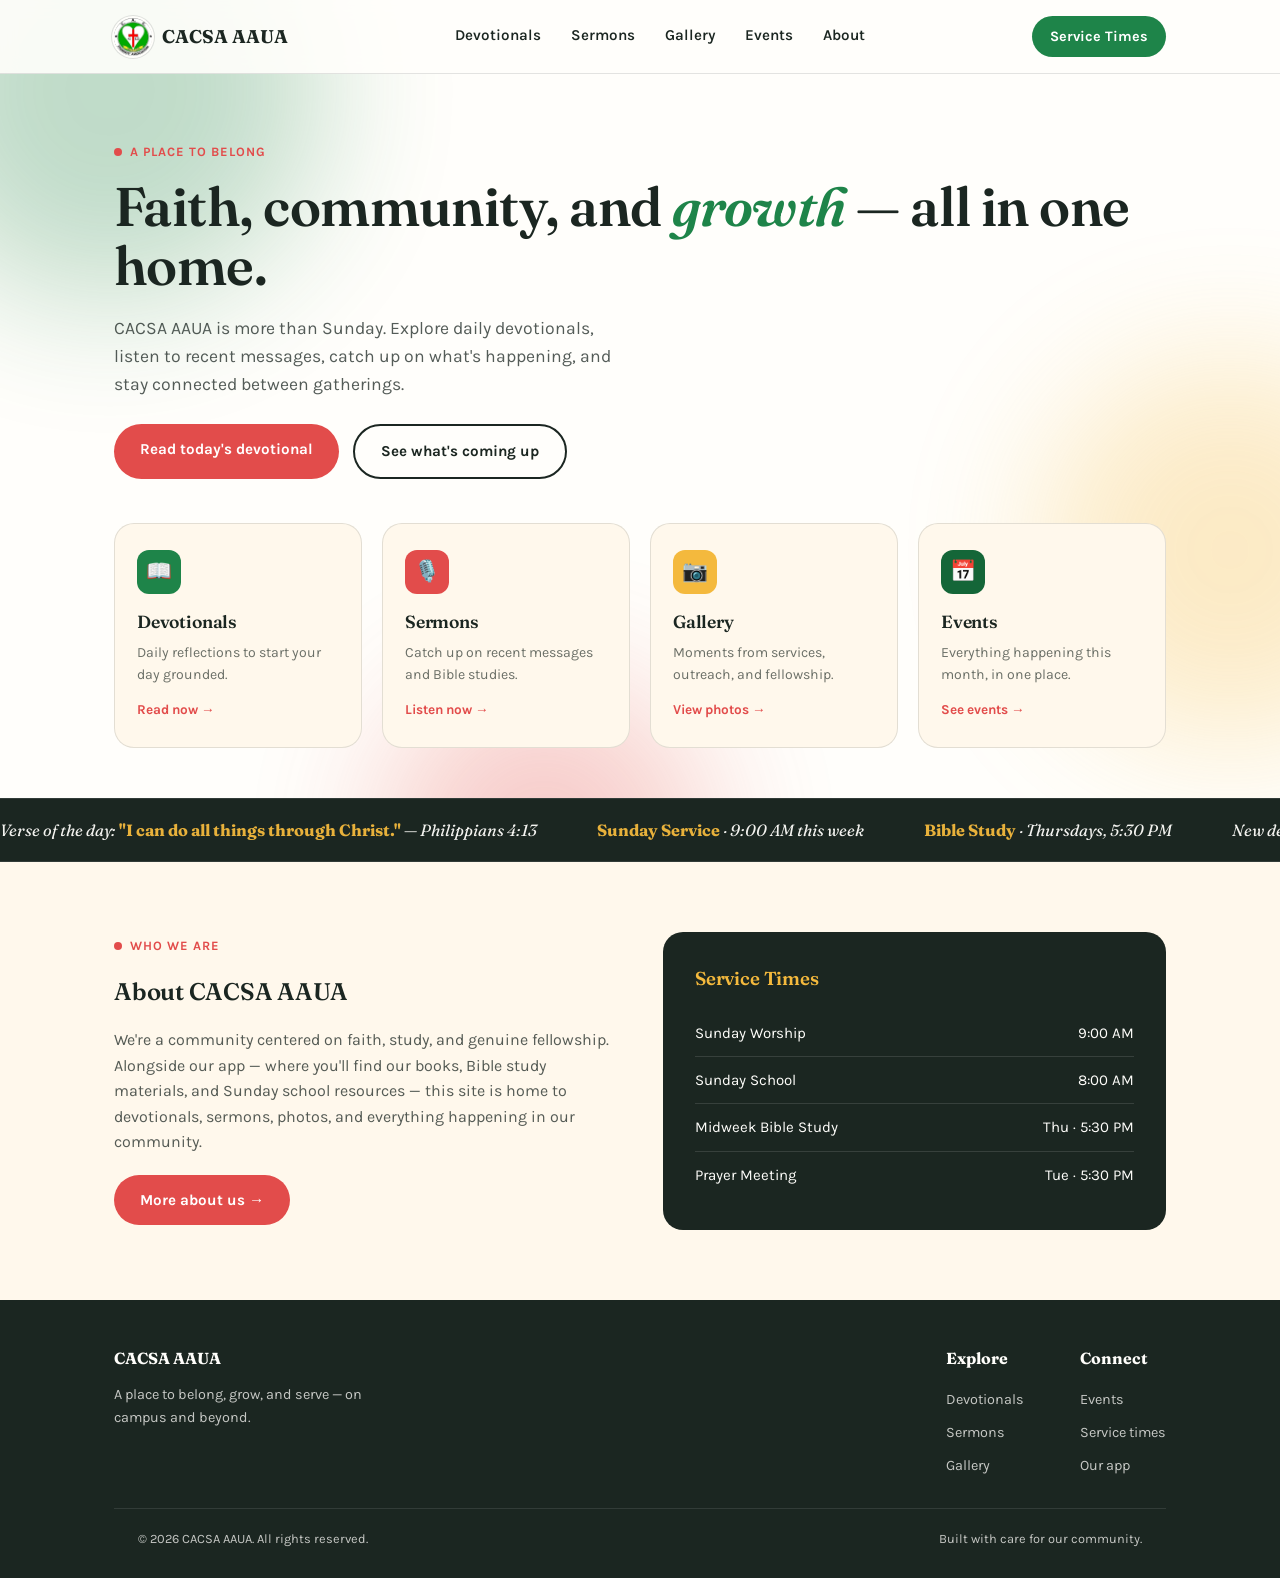
==== commit e058694e: "Rename index-2.html to index.html" ====
--- a/index.html
+++ b/index.html
@@ -107,7 +107,7 @@
           <h4>Connect</h4>
           <a href="events.html">Events</a>
           <a href="about.html">Service times</a>
-          <a href="#">Our app</a>
+          <a href="https://github.com/eminowatosin0/CACSA-AAUA-APP/releases/download/v1.0/CACSA.AAUA.apk">Our app</a>
         </div>
       </div>
     </div>
--- a/style.css
+++ b/style.css
@@ -0,0 +1,172 @@
+:root{
+  --green:#1E8449;
+  --green-dark:#146638;
+  --red:#E24C4B;
+  --gold:#F4B93D;
+  --cream:#FFFEFB;
+  --paper:#FFF8EC;
+  --ink:#1B2621;
+  --line: rgba(27,38,33,0.12);
+}
+*{box-sizing:border-box; margin:0; padding:0;}
+html{scroll-behavior:smooth;}
+body{
+  background:var(--cream);
+  color:var(--ink);
+  font-family:'Karla', sans-serif;
+  line-height:1.6;
+  position:relative;
+  overflow-x:hidden;
+}
+h1,h2,h3, .display{
+  font-family:'Fraunces', serif;
+  font-weight:600;
+  letter-spacing:-0.01em;
+}
+a{color:inherit; text-decoration:none;}
+img{max-width:100%; display:block;}
+.wrap{max-width:1100px; margin:0 auto; padding:0 24px;}
+a:focus-visible, button:focus-visible{ outline:3px solid var(--green); outline-offset:3px; }
+
+/* Animated ambient background — three soft blobs in the logo's colors, drifting slowly */
+.bg-anim{
+  position:fixed; inset:0; z-index:-1; overflow:hidden; pointer-events:none;
+}
+.bg-anim span{
+  position:absolute; border-radius:50%; filter:blur(70px); opacity:0.28;
+}
+.bg-anim .b1{ width:420px; height:420px; background:var(--green); top:-120px; left:-100px; animation:float1 22s ease-in-out infinite; }
+.bg-anim .b2{ width:380px; height:380px; background:var(--gold); top:40%; right:-140px; animation:float2 26s ease-in-out infinite; }
+.bg-anim .b3{ width:320px; height:320px; background:var(--red); bottom:-100px; left:30%; animation:float3 24s ease-in-out infinite; }
+@keyframes float1{ 0%,100%{transform:translate(0,0);} 50%{transform:translate(60px,80px);} }
+@keyframes float2{ 0%,100%{transform:translate(0,0);} 50%{transform:translate(-70px,60px);} }
+@keyframes float3{ 0%,100%{transform:translate(0,0);} 50%{transform:translate(50px,-60px);} }
+@media (prefers-reduced-motion: reduce){
+  *{animation-duration:0.01ms !important; transition-duration:0.01ms !important;}
+}
+
+/* NAV */
+header.site{ position:sticky; top:0; z-index:50; background:rgba(255,254,251,0.9); backdrop-filter:blur(8px); border-bottom:1px solid var(--line); }
+nav{ display:flex; align-items:center; justify-content:space-between; padding:16px 24px; max-width:1100px; margin:0 auto; }
+.brand{ display:flex; align-items:center; gap:10px; font-family:'Fraunces', serif; font-weight:700; font-size:1.15rem; }
+.brand-mark{ width:38px; height:38px; border-radius:50%; object-fit:cover; flex-shrink:0; box-shadow:0 0 0 2px var(--cream), 0 0 0 3px var(--line); }
+.navlinks{ display:flex; gap:26px; font-weight:600; font-size:0.95rem; }
+.navlinks a{ padding:6px 2px; border-bottom:2px solid transparent; transition:border-color .2s; }
+.navlinks a:hover, .navlinks a.active{ border-color:var(--red); }
+.nav-cta{ background:var(--green); color:#fff; padding:9px 18px; border-radius:100px; font-weight:700; font-size:0.9rem; }
+.menu-toggle{ display:none; background:none; border:none; font-size:1.6rem; cursor:pointer; color:var(--ink); }
+@media (max-width:820px){
+  .navlinks{ position:absolute; top:100%; left:0; right:0; background:var(--cream); flex-direction:column; gap:0; border-bottom:1px solid var(--line); max-height:0; overflow:hidden; transition:max-height .3s ease; }
+  .navlinks.open{max-height:400px;}
+  .navlinks a{ padding:14px 24px; border-bottom:1px solid var(--line); width:100%; }
+  .menu-toggle{display:block;}
+  .nav-cta{display:none;}
+}
+
+/* HERO */
+.hero{ padding:64px 24px 50px; position:relative; }
+.eyebrow{ display:inline-flex; align-items:center; gap:8px; font-weight:700; font-size:0.8rem; letter-spacing:0.08em; text-transform:uppercase; color:var(--red); margin-bottom:16px; }
+.eyebrow::before{ content:''; width:8px; height:8px; border-radius:50%; background:var(--red); }
+.hero h1{ font-size:clamp(2.2rem, 5vw, 3.4rem); line-height:1.08; margin-bottom:18px; }
+.hero h1 em{ font-style:italic; color:var(--green); }
+.hero p.lede{ font-size:1.1rem; color:rgba(27,38,33,0.75); max-width:52ch; margin-bottom:26px; }
+.btn{ display:inline-block; padding:13px 26px; border-radius:100px; font-weight:700; font-size:0.95rem; transition:transform .15s ease, box-shadow .15s ease; }
+.btn-primary{ background:var(--red); color:#fff; }
+.btn-primary:hover{ transform:translateY(-2px); box-shadow:0 10px 24px rgba(226,76,75,0.35); }
+.btn-ghost{ border:2px solid var(--ink); color:var(--ink); }
+.btn-ghost:hover{ background:var(--ink); color:var(--cream); }
+
+/* PAGE HUB — the nav cards linking to each section page */
+.hub-grid{ display:grid; grid-template-columns:repeat(4,1fr); gap:20px; margin-top:10px; }
+.hub-card{
+  background:var(--paper); border:1px solid var(--line); border-radius:20px; padding:26px 22px;
+  transition:transform .2s ease, box-shadow .2s ease, border-color .2s ease;
+}
+.hub-card:hover{ transform:translateY(-4px); box-shadow:0 16px 32px rgba(27,38,33,0.08); border-color:var(--green); }
+.hub-card .ico{ width:44px; height:44px; border-radius:12px; display:flex; align-items:center; justify-content:center; font-size:1.3rem; margin-bottom:14px; color:#fff; }
+.hub-card h3{ font-size:1.1rem; margin-bottom:6px; }
+.hub-card p{ font-size:0.88rem; color:rgba(27,38,33,0.65); }
+.hub-card .go{ display:inline-block; margin-top:12px; font-weight:700; font-size:0.85rem; color:var(--red); }
+@media (max-width:820px){ .hub-grid{grid-template-columns:1fr 1fr;} }
+@media (max-width:520px){ .hub-grid{grid-template-columns:1fr;} }
+
+/* BULLETIN STRIP */
+.bulletin{ background:var(--ink); color:var(--cream); padding:18px 0; overflow:hidden; border-top:1px solid rgba(255,255,255,0.1); border-bottom:1px solid rgba(255,255,255,0.1); }
+.bulletin-track{ display:flex; gap:60px; white-space:nowrap; animation:scroll 28s linear infinite; width:max-content; }
+@keyframes scroll{ from{transform:translateX(0);} to{transform:translateX(-50%);} }
+.bulletin-item{ font-family:'Fraunces', serif; font-style:italic; font-size:1.02rem; opacity:0.95; }
+.bulletin-item b{ font-style:normal; color:var(--gold); font-weight:700; }
+
+/* SECTIONS */
+section{ padding:70px 0; }
+.page-head{ max-width:640px; margin-bottom:40px; }
+.page-head h1{ font-size:clamp(1.9rem, 3.6vw, 2.6rem); }
+.page-head p{ color:rgba(27,38,33,0.7); margin-top:10px; font-size:1.05rem; }
+.alt{ background:var(--paper); }
+
+/* Devotionals */
+.card-grid{ display:grid; grid-template-columns:repeat(3,1fr); gap:22px; }
+.devo-card{ background:var(--cream); border-radius:20px; padding:26px; border:1px solid var(--line); transition:transform .2s ease, box-shadow .2s ease; }
+.devo-card:hover{ transform:translateY(-4px); box-shadow:0 16px 32px rgba(27,38,33,0.08); }
+.devo-date{ font-size:0.8rem; font-weight:700; text-transform:uppercase; letter-spacing:0.06em; color:var(--green); margin-bottom:10px; }
+.devo-card h3{ font-size:1.2rem; margin-bottom:8px; }
+.devo-card p{ color:rgba(27,38,33,0.7); font-size:0.94rem; }
+
+/* Sermons */
+.sermon-list{ display:flex; flex-direction:column; border-top:1px solid var(--line); }
+.sermon-row{ display:grid; grid-template-columns:56px 1fr auto; gap:20px; align-items:center; padding:20px 0; border-bottom:1px solid var(--line); }
+.sermon-play{ width:52px; height:52px; border-radius:50%; background:var(--green); color:#fff; display:flex; align-items:center; justify-content:center; font-size:1.1rem; flex-shrink:0; }
+.sermon-row h3{ font-size:1.1rem; margin-bottom:4px; }
+.sermon-row p{ font-size:0.88rem; color:rgba(27,38,33,0.65); }
+.sermon-right{ display:flex; flex-direction:column; align-items:flex-end; gap:8px; }
+.sermon-tag{ font-size:0.78rem; font-weight:700; padding:6px 14px; border-radius:100px; background:var(--gold); color:var(--ink); white-space:nowrap; }
+.telegram-btn{ display:inline-flex; align-items:center; gap:6px; font-size:0.82rem; font-weight:700; color:#fff; background:#229ED9; padding:7px 14px; border-radius:100px; }
+.telegram-btn:hover{ opacity:0.9; }
+
+/* Gallery */
+.gallery-grid{ display:grid; grid-template-columns:repeat(4, 1fr); grid-auto-rows:140px; gap:14px; }
+.gallery-grid div:nth-child(1){ grid-column:span 2; grid-row:span 2; }
+.gallery-grid div:nth-child(4){ grid-row:span 2; }
+.gallery-grid div{ border-radius:16px; display:flex; align-items:center; justify-content:center; color:rgba(255,255,255,0.85); font-weight:700; font-size:0.85rem; text-align:center; padding:10px; background-size:cover; background-position:center; }
+.g1{background:linear-gradient(135deg,var(--green),var(--gold));}
+.g2{background:linear-gradient(135deg,var(--red),var(--green));}
+.g3{background:linear-gradient(135deg,var(--gold),var(--red));}
+.g4{background:linear-gradient(135deg,var(--green-dark),var(--gold));}
+.g5{background:linear-gradient(135deg,var(--red),var(--gold));}
+.g6{background:linear-gradient(135deg,var(--green),var(--red));}
+
+/* Events */
+.events{ display:flex; flex-direction:column; gap:16px; }
+.event-row{ display:grid; grid-template-columns:76px 1fr auto; gap:20px; align-items:center; background:var(--cream); border:1px solid var(--line); border-radius:16px; padding:18px 22px; }
+.event-date{ text-align:center; font-family:'Fraunces', serif; background:var(--gold); color:var(--ink); border-radius:12px; padding:10px 0; }
+.event-date .num{ font-size:1.4rem; font-weight:700; display:block; line-height:1; }
+.event-date .mon{ font-size:0.72rem; text-transform:uppercase; font-weight:700; }
+.event-row h3{ font-size:1.05rem; }
+.event-row p{ font-size:0.86rem; color:rgba(27,38,33,0.65); }
+.event-time{ font-weight:700; font-size:0.88rem; color:var(--green); white-space:nowrap; }
+
+/* About / times / contact */
+.about-grid{ display:grid; grid-template-columns:1fr 1fr; gap:46px; align-items:start; }
+.times-card{ background:var(--ink); color:var(--cream); border-radius:20px; padding:32px; }
+.times-card h3{ margin-bottom:16px; color:var(--gold); }
+.time-row{ display:flex; justify-content:space-between; padding:11px 0; border-bottom:1px solid rgba(255,255,255,0.12); font-size:0.94rem; }
+.time-row:last-child{border-bottom:none;}
+.contact-list{ margin-top:18px; }
+.contact-list a, .contact-list p{ display:block; padding:9px 0; border-bottom:1px solid var(--line); font-size:0.94rem; }
+
+/* Footer */
+footer{ background:var(--ink); color:rgba(255,254,251,0.75); padding:46px 0 28px; }
+.footer-inner{ display:flex; justify-content:space-between; flex-wrap:wrap; gap:28px; padding-bottom:26px; border-bottom:1px solid rgba(255,255,255,0.1); }
+footer h4{ color:var(--cream); font-family:'Fraunces',serif; margin-bottom:12px; }
+footer .cols{ display:flex; gap:56px; flex-wrap:wrap; }
+footer a{ display:block; padding:5px 0; font-size:0.9rem; }
+footer a:hover{ color:var(--gold); }
+.footer-bottom{ padding-top:20px; font-size:0.8rem; display:flex; justify-content:space-between; flex-wrap:wrap; gap:10px; }
+
+@media (max-width:820px){
+  .card-grid{grid-template-columns:1fr;}
+  .about-grid{grid-template-columns:1fr;}
+  .gallery-grid{grid-template-columns:repeat(2,1fr);}
+  .sermon-row{grid-template-columns:44px 1fr;}
+  .sermon-right{grid-column:2; align-items:flex-start; flex-direction:row; margin-top:6px;}
+}
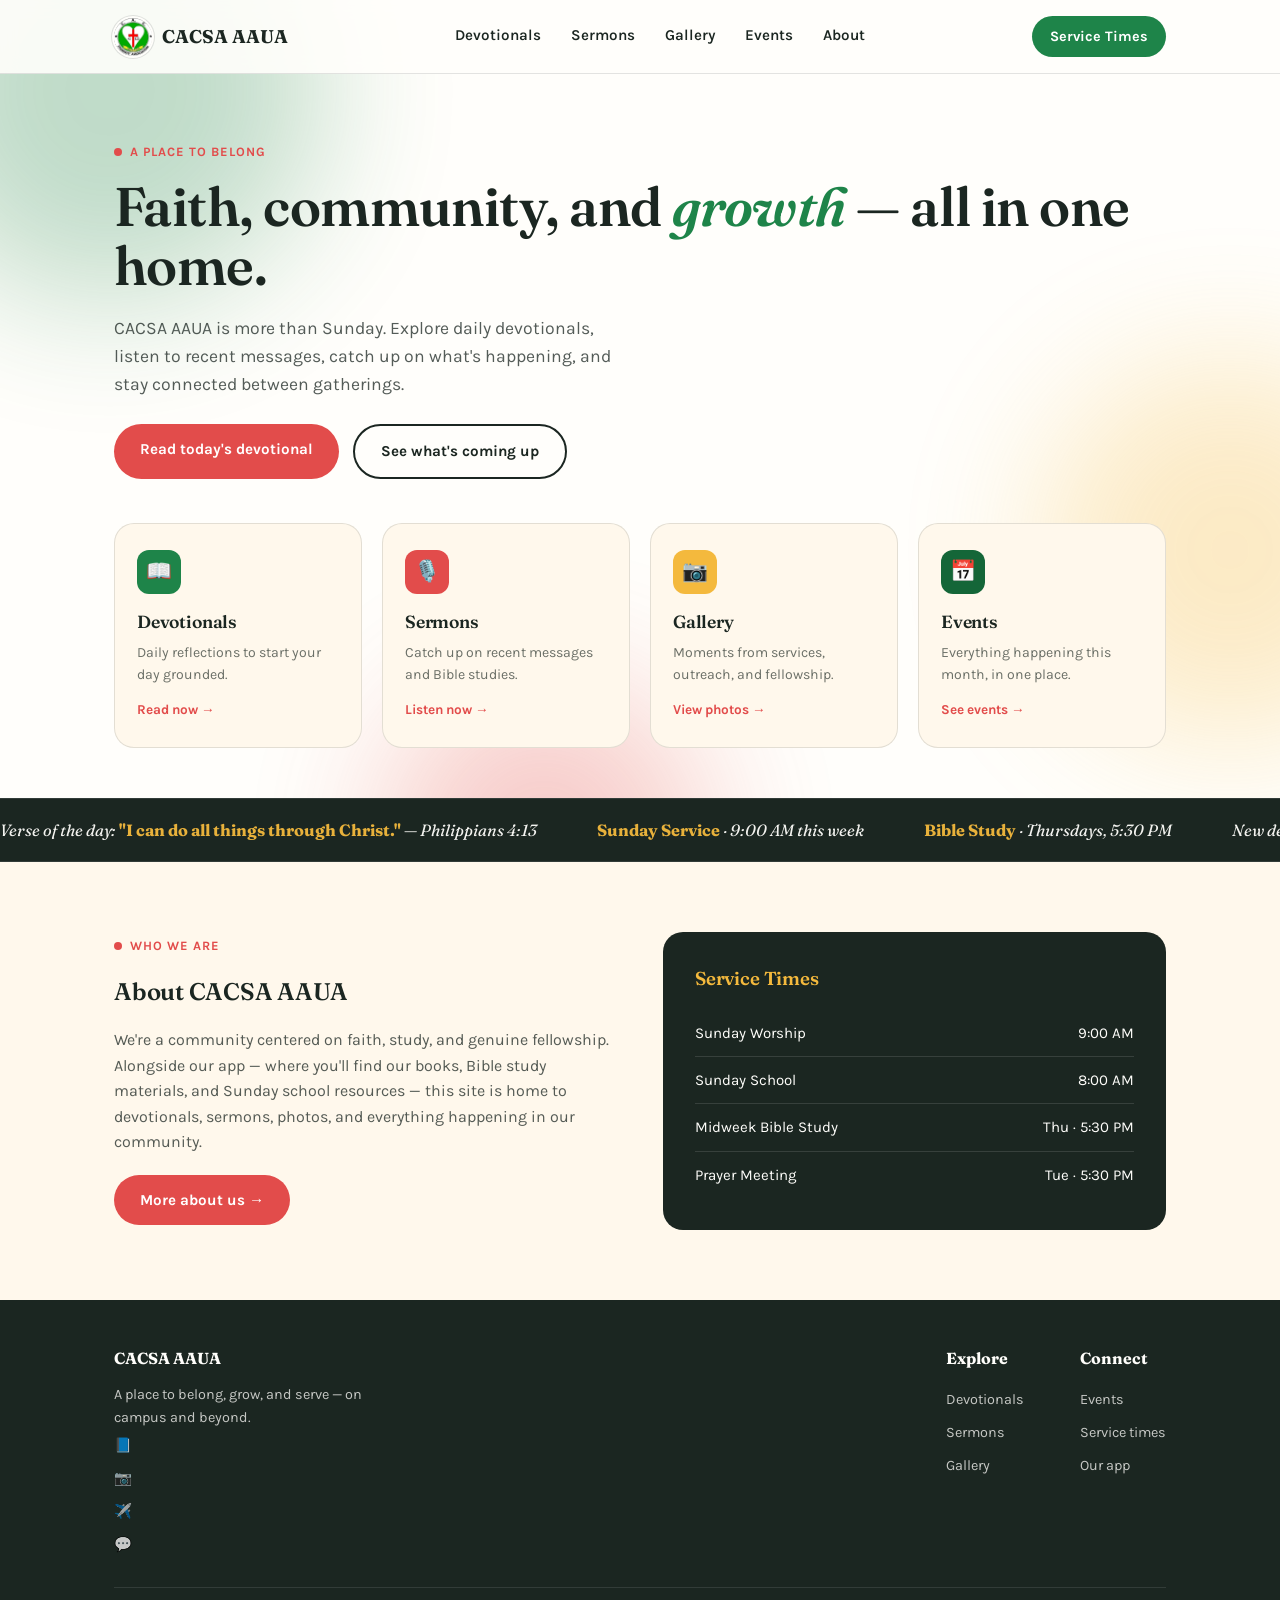
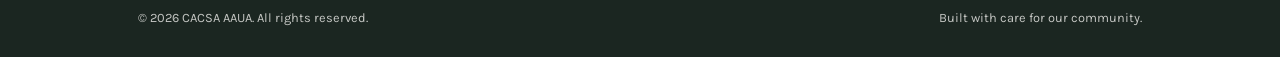
==== commit 6a5c8060: "Rename inde.html to index.html" ====
--- a/index.html
+++ b/index.html
@@ -95,6 +95,12 @@
       <div style="max-width:280px;">
         <h4>CACSA AAUA</h4>
         <p style="font-size:0.9rem;">A place to belong, grow, and serve — on campus and beyond.</p>
+        <div class="social-links">
+          <a href="https://www.facebook.com/CACSAAAUA" target="_blank" rel="noopener" aria-label="Facebook">📘</a>
+          <a href="https://www.instagram.com/cacsaaaua" target="_blank" rel="noopener" aria-label="Instagram">📷</a>
+          <a href="https://t.me/Cacsafamily" target="_blank" rel="noopener" aria-label="Telegram">✈️</a>
+          <a href="https://chat.whatsapp.com/LBywngMGLNALugsoNwS8Ck?s=cl&p=a&mlu=4" target="_blank" rel="noopener" aria-label="WhatsApp">💬</a>
+        </div>
       </div>
       <div class="cols">
         <div>
